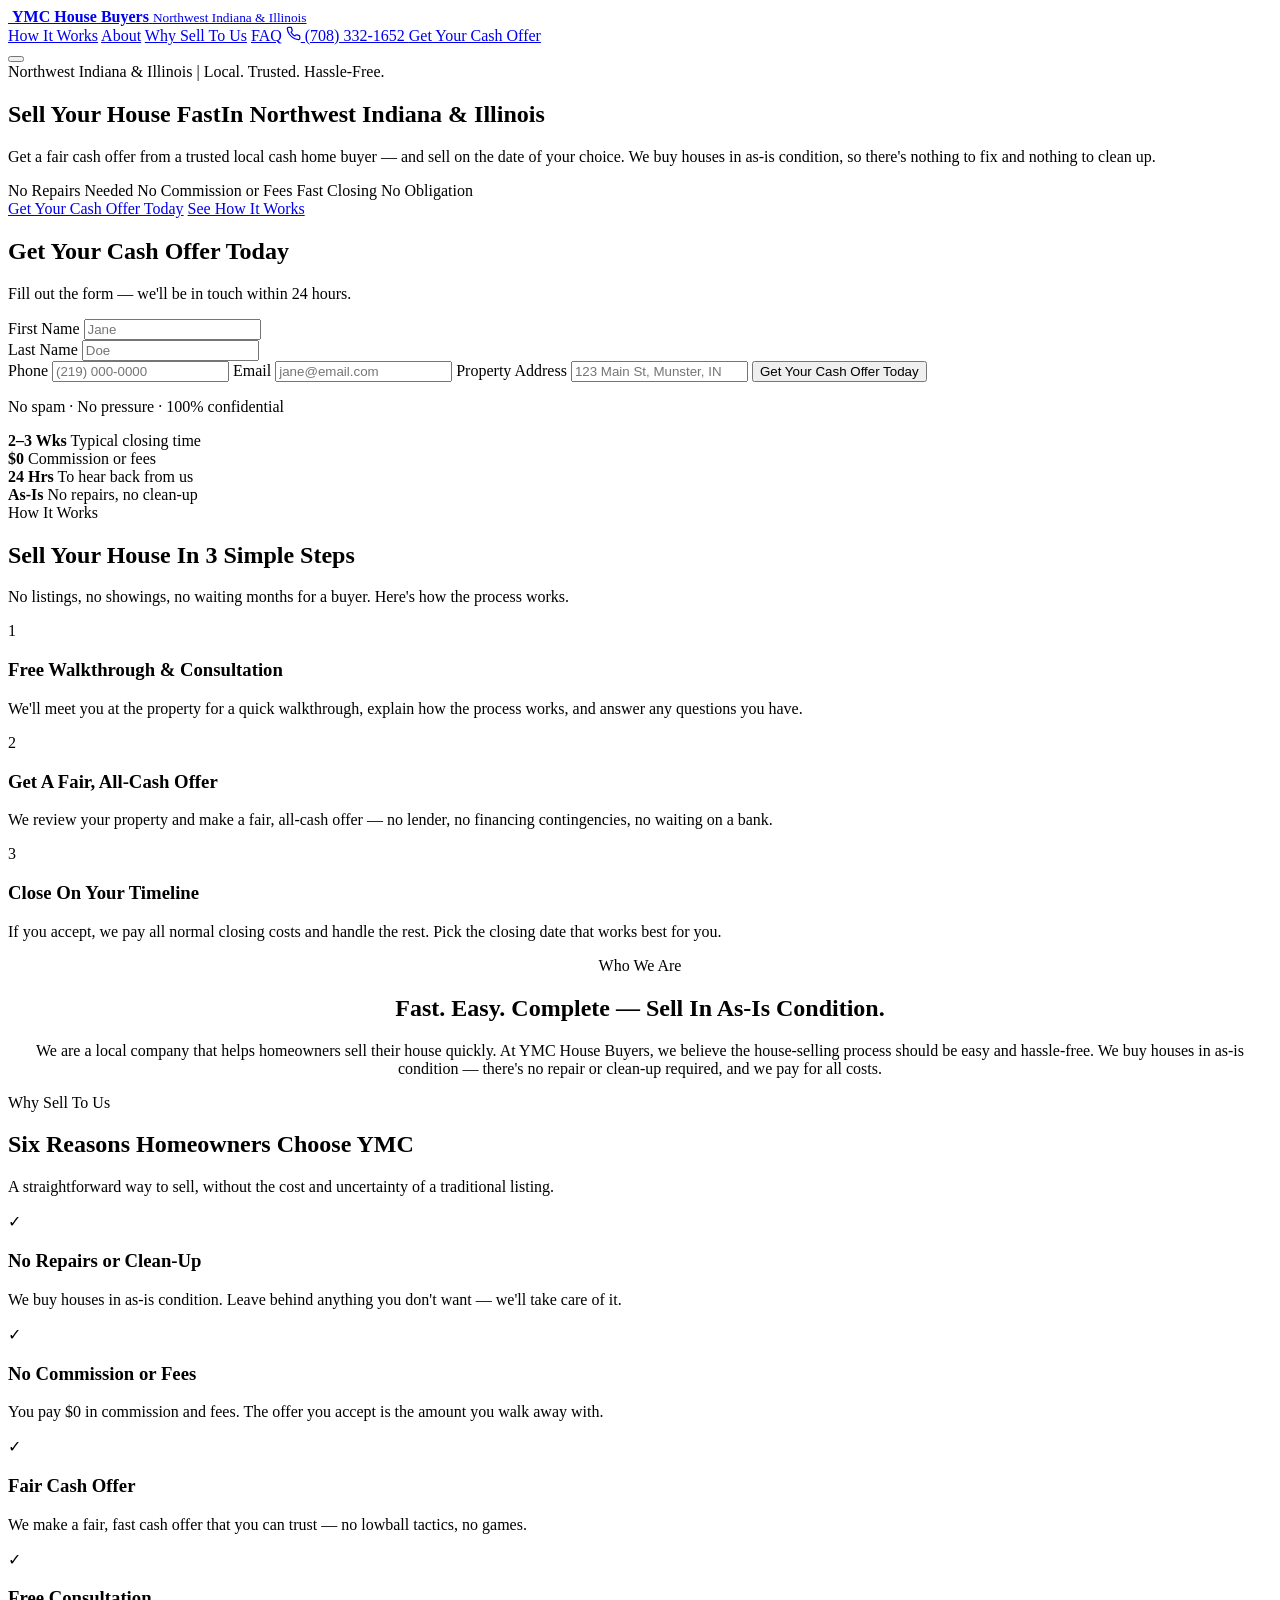
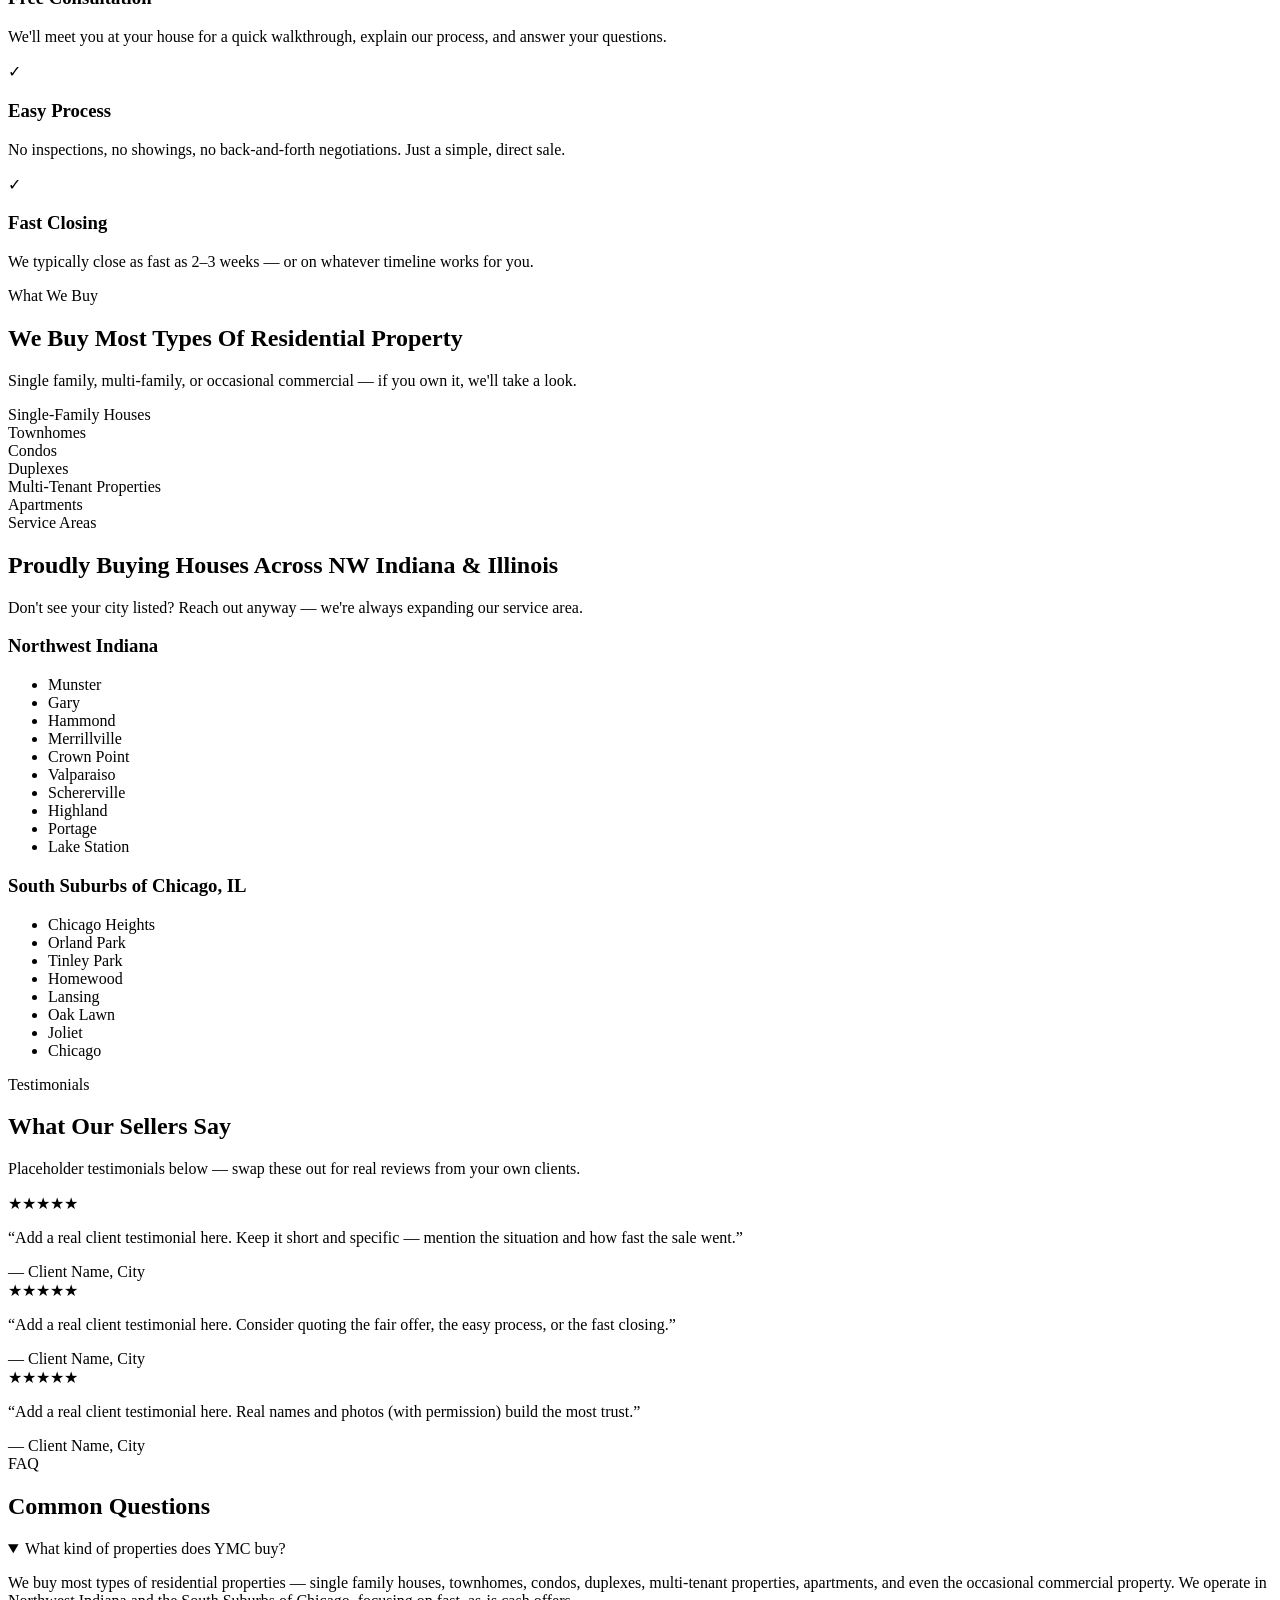
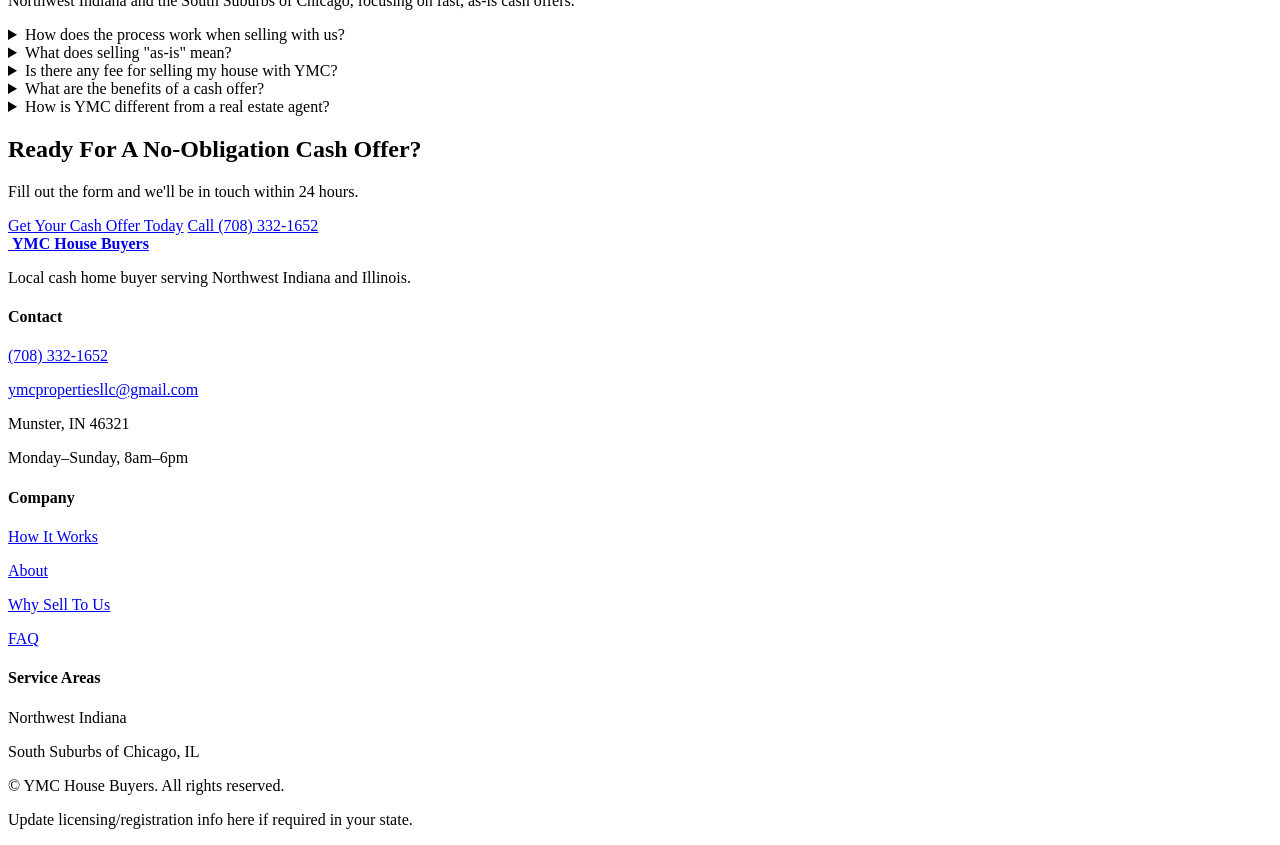
==== index.html @ b5bfbb92 "main" ====
<!DOCTYPE html>
<html lang="en">
<head>
<meta charset="UTF-8">
<meta name="viewport" content="width=device-width, initial-scale=1.0">
<title>YMC House Buyers | Sell Your House Fast in Northwest Indiana &amp; Illinois</title>
<meta name="description" content="YMC House Buyers pays cash for houses in Northwest Indiana and Illinois. No repairs, no commissions, no fees. Get a fair cash offer and sell on the date of your choice.">
<link rel="icon" href="images/favicon.png" type="image/png">
<link rel="preconnect" href="https://fonts.googleapis.com">
<link rel="preconnect" href="https://fonts.gstatic.com" crossorigin>
<link href="https://fonts.googleapis.com/css2?family=Fraunces:ital,wght@0,400;0,500;0,600;1,500&family=Manrope:wght@300;400;500;600;700;800&display=swap" rel="stylesheet">
<link rel="stylesheet" href="css/style.css">
</head>
<body>

<!-- Header -->
<header class="site-header" id="top">
  <div class="container header-inner">
    <a href="#top" class="logo">
      <span class="logo-mark">
        <img src="images/logo-icon.png" alt="">
      </span>
      <span class="logo-text">
        <strong>YMC House Buyers</strong>
        <small>Northwest Indiana &amp; Illinois</small>
      </span>
    </a>

    <nav class="main-nav" id="main-nav">
      <a href="#how-it-works">How It Works</a>
      <a href="#about">About</a>
      <a href="#why-us">Why Sell To Us</a>
      <a href="#faq">FAQ</a>
      <a href="tel:+17083321652" class="nav-phone">
        <svg width="15" height="15" viewBox="0 0 24 24" fill="none" stroke="currentColor" stroke-width="2" stroke-linecap="round" stroke-linejoin="round"><path d="M22 16.92v3a2 2 0 0 1-2.18 2 19.79 19.79 0 0 1-8.63-3.07 19.5 19.5 0 0 1-6-6 19.79 19.79 0 0 1-3.07-8.67A2 2 0 0 1 4.11 2h3a2 2 0 0 1 2 1.72 12.84 12.84 0 0 0 .7 2.81 2 2 0 0 1-.45 2.11L8.09 9.91a16 16 0 0 0 6 6l1.27-1.27a2 2 0 0 1 2.11-.45 12.84 12.84 0 0 0 2.81.7A2 2 0 0 1 22 16.92z"/></svg>
        (708) 332-1652
      </a>
      <a href="#offer-form" class="btn btn-primary nav-cta">Get Your Cash Offer</a>
    </nav>

    <button class="nav-toggle" id="nav-toggle" aria-label="Toggle navigation" aria-expanded="false">
      <span></span><span></span><span></span>
    </button>
  </div>
</header>

<!-- Hero -->
<section class="hero">
  <div class="hero-grain" aria-hidden="true"></div>
  <div class="container hero-inner">
    <div class="hero-copy">
      <div class="hero-badge">
        <span class="dot"></span>
        <span class="badge-caps">Northwest Indiana &amp; Illinois</span>
        <span class="divider">|</span>
        <span class="badge-plain">Local. Trusted. Hassle-Free.</span>
      </div>

      <h1><span class="line">Sell Your House Fast</span><span class="line accent-line">In Northwest Indiana &amp; Illinois</span></h1>

      <p class="hero-sub">
        Get a fair cash offer from a trusted local cash home buyer &mdash; and sell on
        the date of your choice. We buy houses in as-is condition, so there's nothing
        to fix and nothing to clean up.
      </p>

      <div class="hero-badges-row">
        <span class="mini-pill"><span class="dot"></span>No Repairs Needed</span>
        <span class="mini-pill"><span class="dot"></span>No Commission or Fees</span>
        <span class="mini-pill"><span class="dot"></span>Fast Closing</span>
        <span class="mini-pill"><span class="dot"></span>No Obligation</span>
      </div>

      <div class="hero-actions">
        <a href="#offer-form" class="btn btn-primary btn-lg">Get Your Cash Offer Today</a>
        <a href="#how-it-works" class="btn btn-ghost-light btn-lg">See How It Works</a>
      </div>
    </div>

    <div class="hero-form-card" id="offer-form">
      <h2>Get Your Cash Offer Today</h2>
      <p class="form-sub">Fill out the form &mdash; we'll be in touch within 24 hours.</p>

      <!-- Replace YOUR_FORM_ID with your Formspree form ID -->
      <form action="https://formspree.io/f/YOUR_FORM_ID" method="POST" id="lead-form">
        <div class="form-row">
          <div>
            <label for="first-name">First Name</label>
            <input type="text" id="first-name" name="First Name" placeholder="Jane" required>
          </div>
          <div>
            <label for="last-name">Last Name</label>
            <input type="text" id="last-name" name="Last Name" placeholder="Doe" required>
          </div>
        </div>

        <label for="phone">Phone</label>
        <input type="tel" id="phone" name="Phone" placeholder="(219) 000-0000" required>

        <label for="email">Email</label>
        <input type="email" id="email" name="Email" placeholder="jane@email.com" required>

        <label for="address">Property Address</label>
        <input type="text" id="address" name="Property Address" placeholder="123 Main St, Munster, IN" required>

        <input type="hidden" name="_subject" value="New Cash Offer Request &mdash; YMC House Buyers">
        <input type="hidden" name="_next" value="thank-you.html">
        <input type="text" name="_gotcha" style="display:none">

        <button type="submit" class="btn btn-primary btn-block">Get Your Cash Offer Today</button>
        <p class="form-disclaimer">No spam &middot; No pressure &middot; 100% confidential</p>
      </form>
    </div>
  </div>
</section>

<!-- Trust bar -->
<section class="trust-bar">
  <div class="container trust-grid">
    <div class="trust-item">
      <strong>2&ndash;3 Wks</strong>
      <span>Typical closing time</span>
    </div>
    <div class="trust-item">
      <strong>$0</strong>
      <span>Commission or fees</span>
    </div>
    <div class="trust-item">
      <strong>24 Hrs</strong>
      <span>To hear back from us</span>
    </div>
    <div class="trust-item">
      <strong>As-Is</strong>
      <span>No repairs, no clean-up</span>
    </div>
  </div>
</section>

<!-- How it works -->
<section class="section" id="how-it-works">
  <div class="container">
    <div class="section-head">
      <span class="eyebrow">How It Works</span>
      <h2>Sell Your House In 3 Simple Steps</h2>
      <p>No listings, no showings, no waiting months for a buyer. Here's how the process works.</p>
    </div>

    <div class="steps-grid">
      <div class="step-card">
        <div class="step-number">1</div>
        <h3>Free Walkthrough &amp; Consultation</h3>
        <p>We'll meet you at the property for a quick walkthrough, explain how the process works, and answer any questions you have.</p>
      </div>
      <div class="step-card">
        <div class="step-number">2</div>
        <h3>Get A Fair, All-Cash Offer</h3>
        <p>We review your property and make a fair, all-cash offer &mdash; no lender, no financing contingencies, no waiting on a bank.</p>
      </div>
      <div class="step-card">
        <div class="step-number">3</div>
        <h3>Close On Your Timeline</h3>
        <p>If you accept, we pay all normal closing costs and handle the rest. Pick the closing date that works best for you.</p>
      </div>
    </div>
  </div>
</section>

<!-- About -->
<section class="section section-alt" id="about">
  <div class="container container-narrow" style="text-align:center;">
    <span class="eyebrow" style="justify-content:center;">Who We Are</span>
    <h2>Fast. Easy. Complete &mdash; Sell In As-Is Condition.</h2>
    <p>
      We are a local company that helps homeowners sell their house quickly. At YMC
      House Buyers, we believe the house-selling process should be easy and hassle-free.
      We buy houses in as-is condition &mdash; there's no repair or clean-up required,
      and we pay for all costs.
    </p>
  </div>
</section>

<!-- Why sell to us -->
<section class="section" id="why-us">
  <div class="container">
    <div class="section-head">
      <span class="eyebrow">Why Sell To Us</span>
      <h2>Six Reasons Homeowners Choose YMC</h2>
      <p>A straightforward way to sell, without the cost and uncertainty of a traditional listing.</p>
    </div>

    <div class="steps-grid">
      <div class="step-card">
        <div class="step-number">&#10003;</div>
        <h3>No Repairs or Clean-Up</h3>
        <p>We buy houses in as-is condition. Leave behind anything you don't want &mdash; we'll take care of it.</p>
      </div>
      <div class="step-card">
        <div class="step-number">&#10003;</div>
        <h3>No Commission or Fees</h3>
        <p>You pay $0 in commission and fees. The offer you accept is the amount you walk away with.</p>
      </div>
      <div class="step-card">
        <div class="step-number">&#10003;</div>
        <h3>Fair Cash Offer</h3>
        <p>We make a fair, fast cash offer that you can trust &mdash; no lowball tactics, no games.</p>
      </div>
      <div class="step-card">
        <div class="step-number">&#10003;</div>
        <h3>Free Consultation</h3>
        <p>We'll meet you at your house for a quick walkthrough, explain our process, and answer your questions.</p>
      </div>
      <div class="step-card">
        <div class="step-number">&#10003;</div>
        <h3>Easy Process</h3>
        <p>No inspections, no showings, no back-and-forth negotiations. Just a simple, direct sale.</p>
      </div>
      <div class="step-card">
        <div class="step-number">&#10003;</div>
        <h3>Fast Closing</h3>
        <p>We typically close as fast as 2&ndash;3 weeks &mdash; or on whatever timeline works for you.</p>
      </div>
    </div>
  </div>
</section>

<!-- Property types -->
<section class="section section-alt" id="property-types">
  <div class="container">
    <div class="section-head">
      <span class="eyebrow">What We Buy</span>
      <h2>We Buy Most Types Of Residential Property</h2>
      <p>Single family, multi-family, or occasional commercial &mdash; if you own it, we'll take a look.</p>
    </div>

    <div class="situations-grid">
      <div class="situation-card">Single-Family Houses</div>
      <div class="situation-card">Townhomes</div>
      <div class="situation-card">Condos</div>
      <div class="situation-card">Duplexes</div>
      <div class="situation-card">Multi-Tenant Properties</div>
      <div class="situation-card">Apartments</div>
    </div>
  </div>
</section>

<!-- Service areas -->
<section class="section" id="areas">
  <div class="container">
    <div class="section-head">
      <span class="eyebrow">Service Areas</span>
      <h2>Proudly Buying Houses Across NW Indiana &amp; Illinois</h2>
      <p>Don't see your city listed? Reach out anyway &mdash; we're always expanding our service area.</p>
    </div>

    <div class="areas-grid">
      <div class="area-col">
        <h3>Northwest Indiana</h3>
        <ul>
          <li>Munster</li>
          <li>Gary</li>
          <li>Hammond</li>
          <li>Merrillville</li>
          <li>Crown Point</li>
          <li>Valparaiso</li>
          <li>Schererville</li>
          <li>Highland</li>
          <li>Portage</li>
          <li>Lake Station</li>
        </ul>
      </div>
      <div class="area-col">
        <h3>South Suburbs of Chicago, IL</h3>
        <ul>
          <li>Chicago Heights</li>
          <li>Orland Park</li>
          <li>Tinley Park</li>
          <li>Homewood</li>
          <li>Lansing</li>
          <li>Oak Lawn</li>
          <li>Joliet</li>
          <li>Chicago</li>
        </ul>
      </div>
    </div>
  </div>
</section>

<!-- Testimonials -->
<section class="section section-alt" id="testimonials">
  <div class="container">
    <div class="section-head">
      <span class="eyebrow">Testimonials</span>
      <h2>What Our Sellers Say</h2>
      <p>Placeholder testimonials below &mdash; swap these out for real reviews from your own clients.</p>
    </div>

    <div class="testimonials-grid">
      <div class="testimonial-card">
        <div class="stars">&#9733;&#9733;&#9733;&#9733;&#9733;</div>
        <p>&ldquo;Add a real client testimonial here. Keep it short and specific &mdash; mention the situation and how fast the sale went.&rdquo;</p>
        <span class="testimonial-name">&mdash; Client Name, City</span>
      </div>
      <div class="testimonial-card">
        <div class="stars">&#9733;&#9733;&#9733;&#9733;&#9733;</div>
        <p>&ldquo;Add a real client testimonial here. Consider quoting the fair offer, the easy process, or the fast closing.&rdquo;</p>
        <span class="testimonial-name">&mdash; Client Name, City</span>
      </div>
      <div class="testimonial-card">
        <div class="stars">&#9733;&#9733;&#9733;&#9733;&#9733;</div>
        <p>&ldquo;Add a real client testimonial here. Real names and photos (with permission) build the most trust.&rdquo;</p>
        <span class="testimonial-name">&mdash; Client Name, City</span>
      </div>
    </div>
  </div>
</section>

<!-- FAQ -->
<section class="section" id="faq">
  <div class="container container-narrow">
    <div class="section-head">
      <span class="eyebrow">FAQ</span>
      <h2>Common Questions</h2>
    </div>

    <div class="faq-list">
      <details class="faq-item" open>
        <summary>What kind of properties does YMC buy?</summary>
        <p>We buy most types of residential properties &mdash; single family houses, townhomes, condos, duplexes, multi-tenant properties, apartments, and even the occasional commercial property. We operate in Northwest Indiana and the South Suburbs of Chicago, focusing on fast, as-is cash offers.</p>
      </details>
      <details class="faq-item">
        <summary>How does the process work when selling with us?</summary>
        <p>It starts with a free in-home consultation. After reviewing your property, we make a fair, all-cash offer to purchase your house. If you accept, we pay cash, cover all normal closing costs, and handle repairs and showings ourselves &mdash; with a closing timeline that's flexible around you.</p>
      </details>
      <details class="faq-item">
        <summary>What does selling "as-is" mean?</summary>
        <p>We buy houses as-is. That means we look at your house as it stands today and make an offer &mdash; you're not responsible for repairs, painting, or clean-up. We handle everything after closing.</p>
      </details>
      <details class="faq-item">
        <summary>Is there any fee for selling my house with YMC?</summary>
        <p>There is no fee for selling with us. The evaluation and offer process are completely free, with no obligation to accept.</p>
      </details>
      <details class="faq-item">
        <summary>What are the benefits of a cash offer?</summary>
        <p>The biggest advantages are convenience and simplicity. A cash offer eliminates lender requirements and financing contingencies, so we can move forward even on properties that need significant repairs &mdash; and you get your funds quickly.</p>
      </details>
      <details class="faq-item">
        <summary>How is YMC different from a real estate agent?</summary>
        <p>Unlike an agent who lists your home on the MLS and waits for a buyer, YMC purchases your home directly. You get a guaranteed offer from an actual buyer, instead of waiting and hoping for one to come along.</p>
      </details>
    </div>
  </div>
</section>

<!-- Final CTA -->
<section class="final-cta">
  <div class="container final-cta-inner">
    <h2>Ready For A No-Obligation Cash Offer?</h2>
    <p>Fill out the form and we'll be in touch within 24 hours.</p>
    <div class="hero-actions">
      <a href="#offer-form" class="btn btn-primary btn-lg">Get Your Cash Offer Today</a>
      <a href="tel:+17083321652" class="btn btn-ghost-light btn-lg">Call (708) 332-1652</a>
    </div>
  </div>
</section>

<!-- Footer -->
<footer class="site-footer">
  <div class="container footer-grid">
    <div>
      <a href="#top" class="logo">
        <span class="logo-mark">
          <img src="images/logo-icon.png" alt="">
        </span>
        <span class="logo-text">
          <strong>YMC House Buyers</strong>
        </span>
      </a>
      <p class="footer-tagline">Local cash home buyer serving Northwest Indiana and Illinois.</p>
    </div>

    <div class="footer-col">
      <h4>Contact</h4>
      <p><a href="tel:+17083321652">(708) 332-1652</a></p>
      <p><a href="mailto:ymcpropertiesllc@gmail.com">ymcpropertiesllc@gmail.com</a></p>
      <p>Munster, IN 46321</p>
      <p>Monday&ndash;Sunday, 8am&ndash;6pm</p>
    </div>

    <div class="footer-col">
      <h4>Company</h4>
      <p><a href="#how-it-works">How It Works</a></p>
      <p><a href="#about">About</a></p>
      <p><a href="#why-us">Why Sell To Us</a></p>
      <p><a href="#faq">FAQ</a></p>
    </div>

    <div class="footer-col">
      <h4>Service Areas</h4>
      <p>Northwest Indiana</p>
      <p>South Suburbs of Chicago, IL</p>
    </div>
  </div>
  <div class="container footer-bottom">
    <p>&copy; <span id="year"></span> YMC House Buyers. All rights reserved.</p>
    <p class="footer-disclaimer">Update licensing/registration info here if required in your state.</p>
  </div>
</footer>

<script src="js/main.js"></script>
</body>
</html>
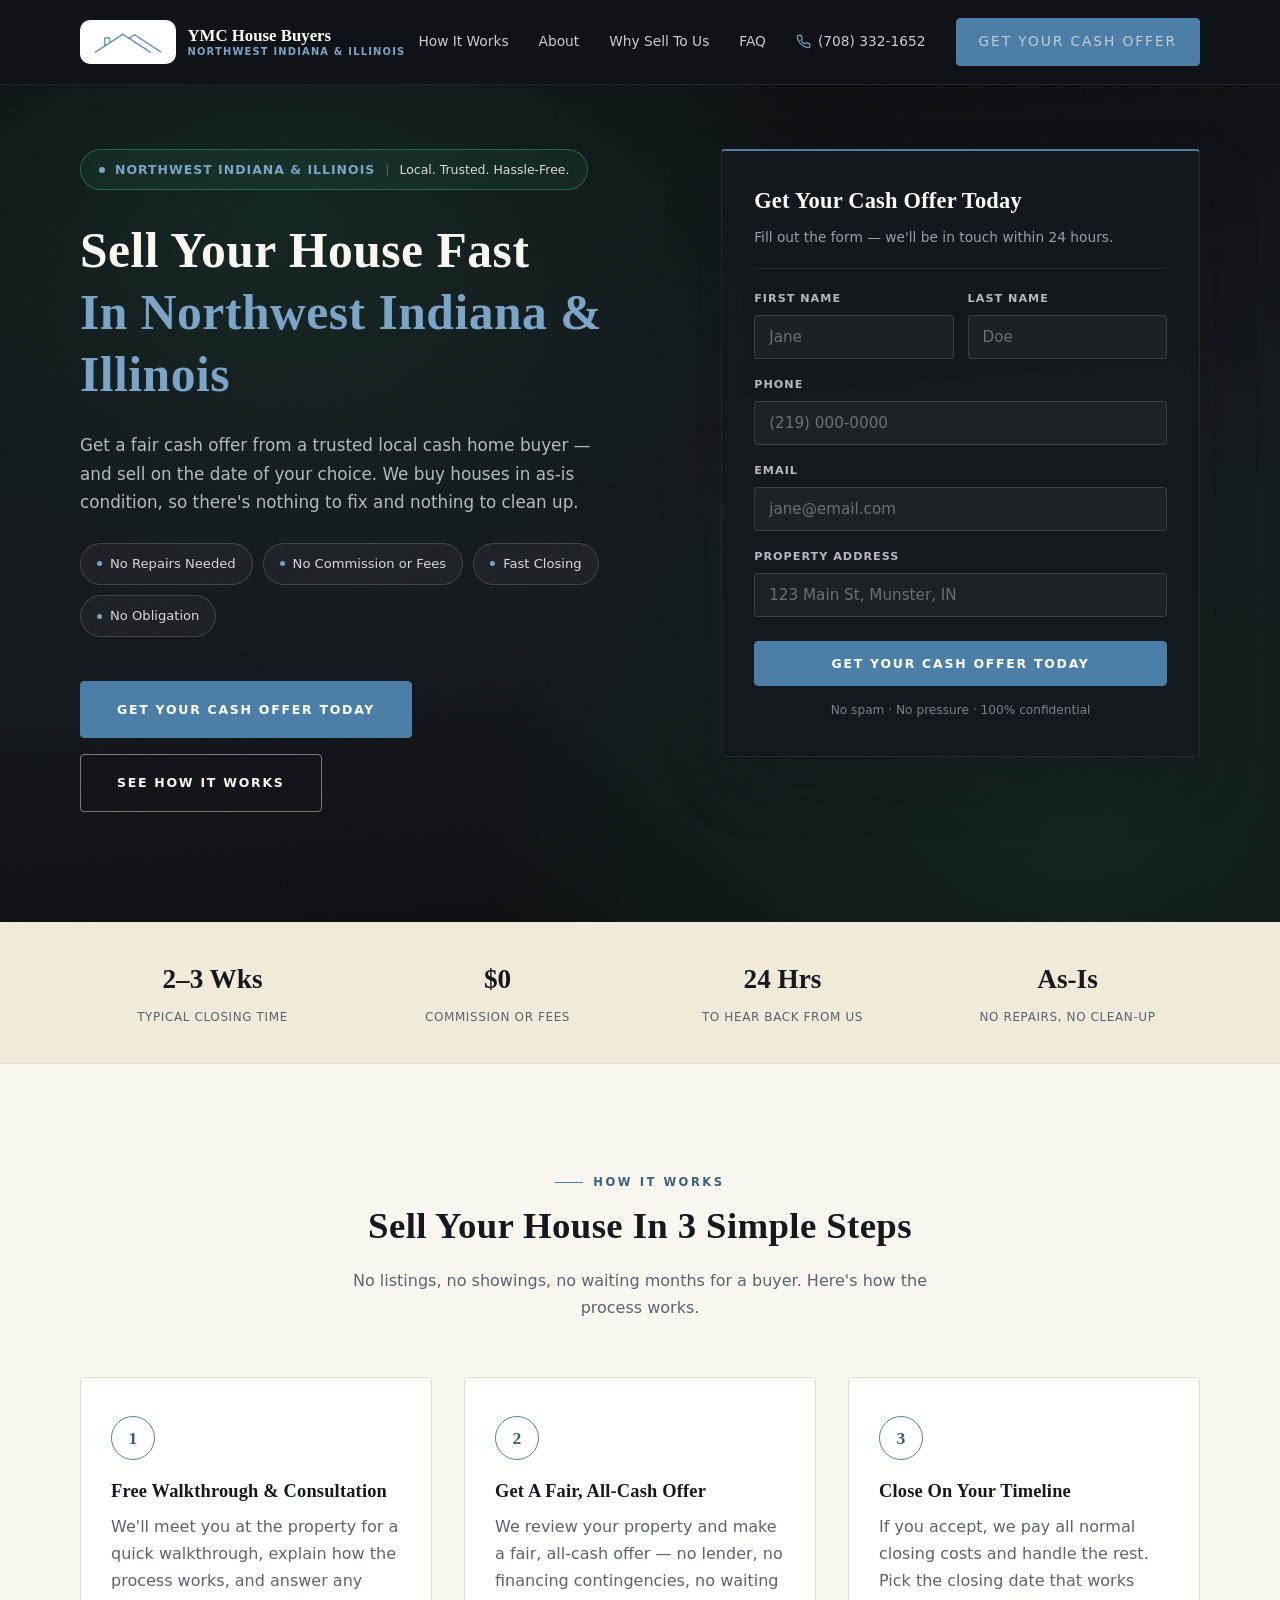
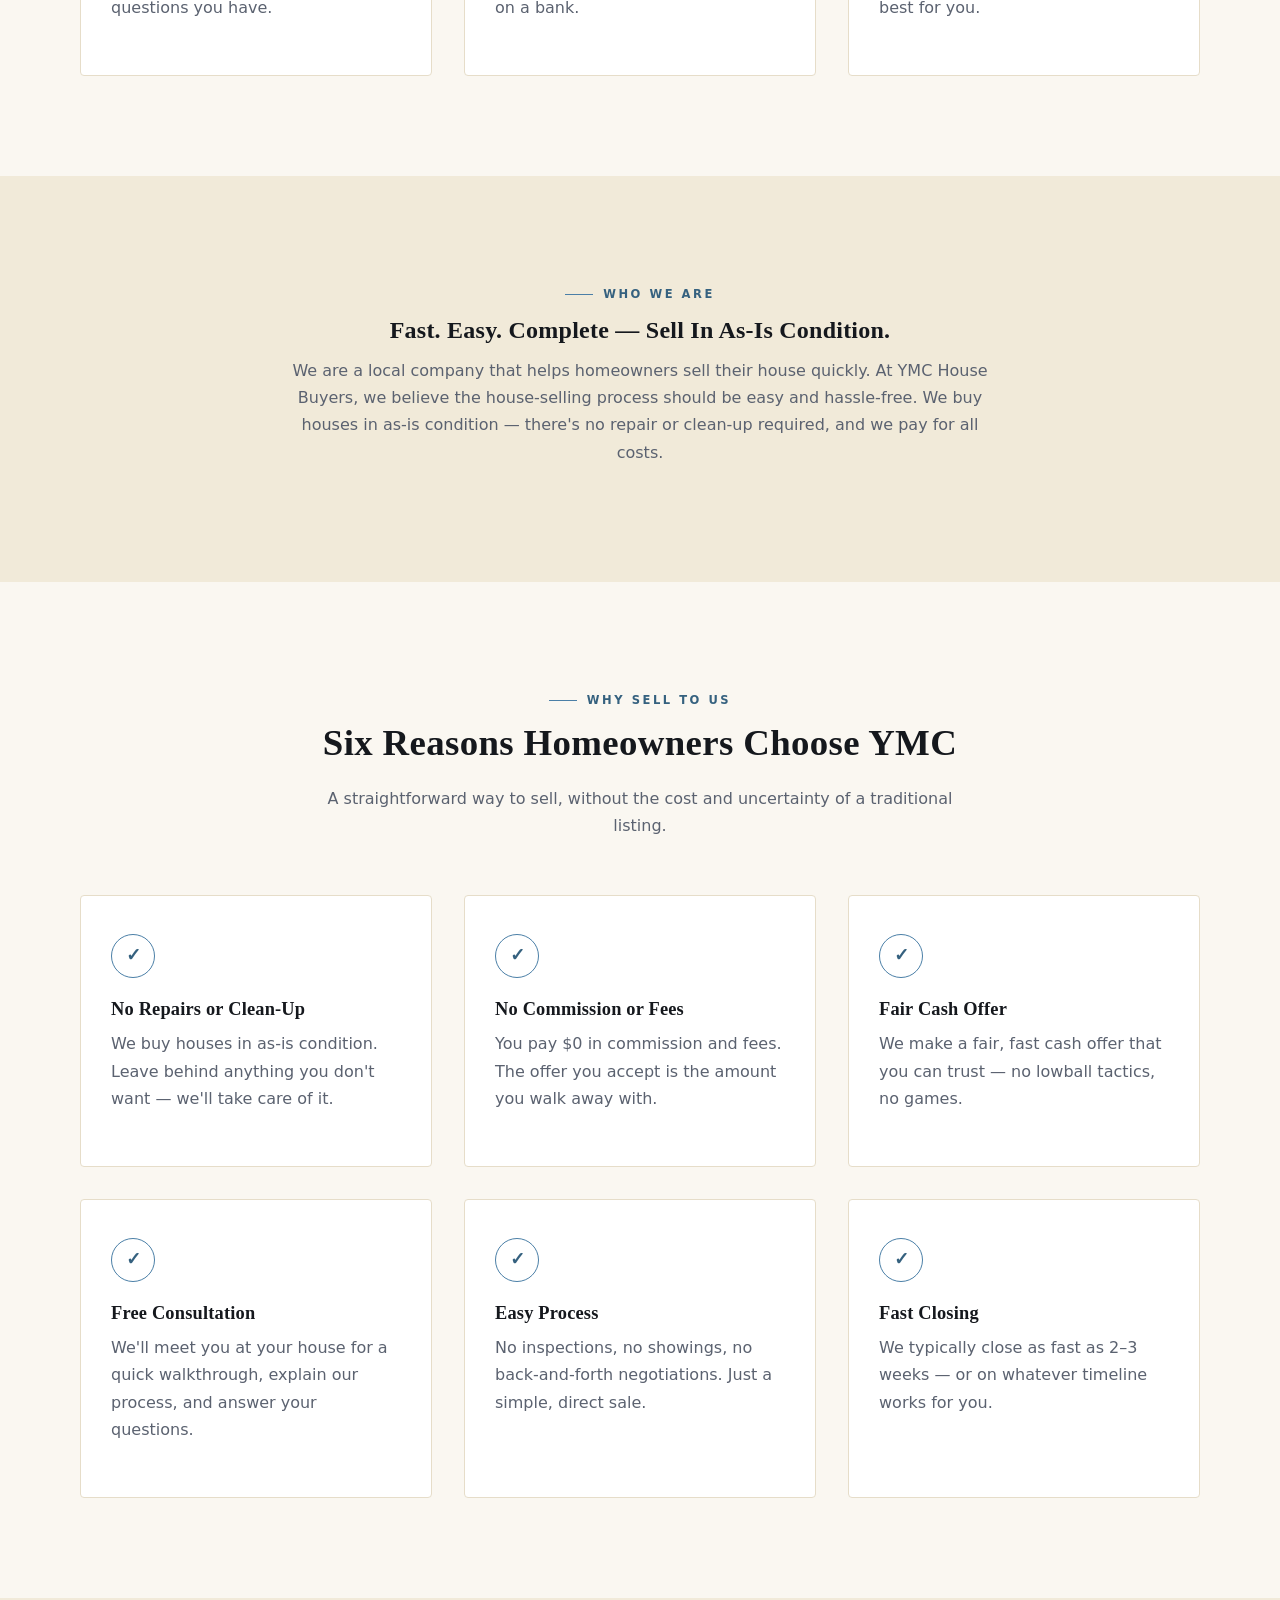
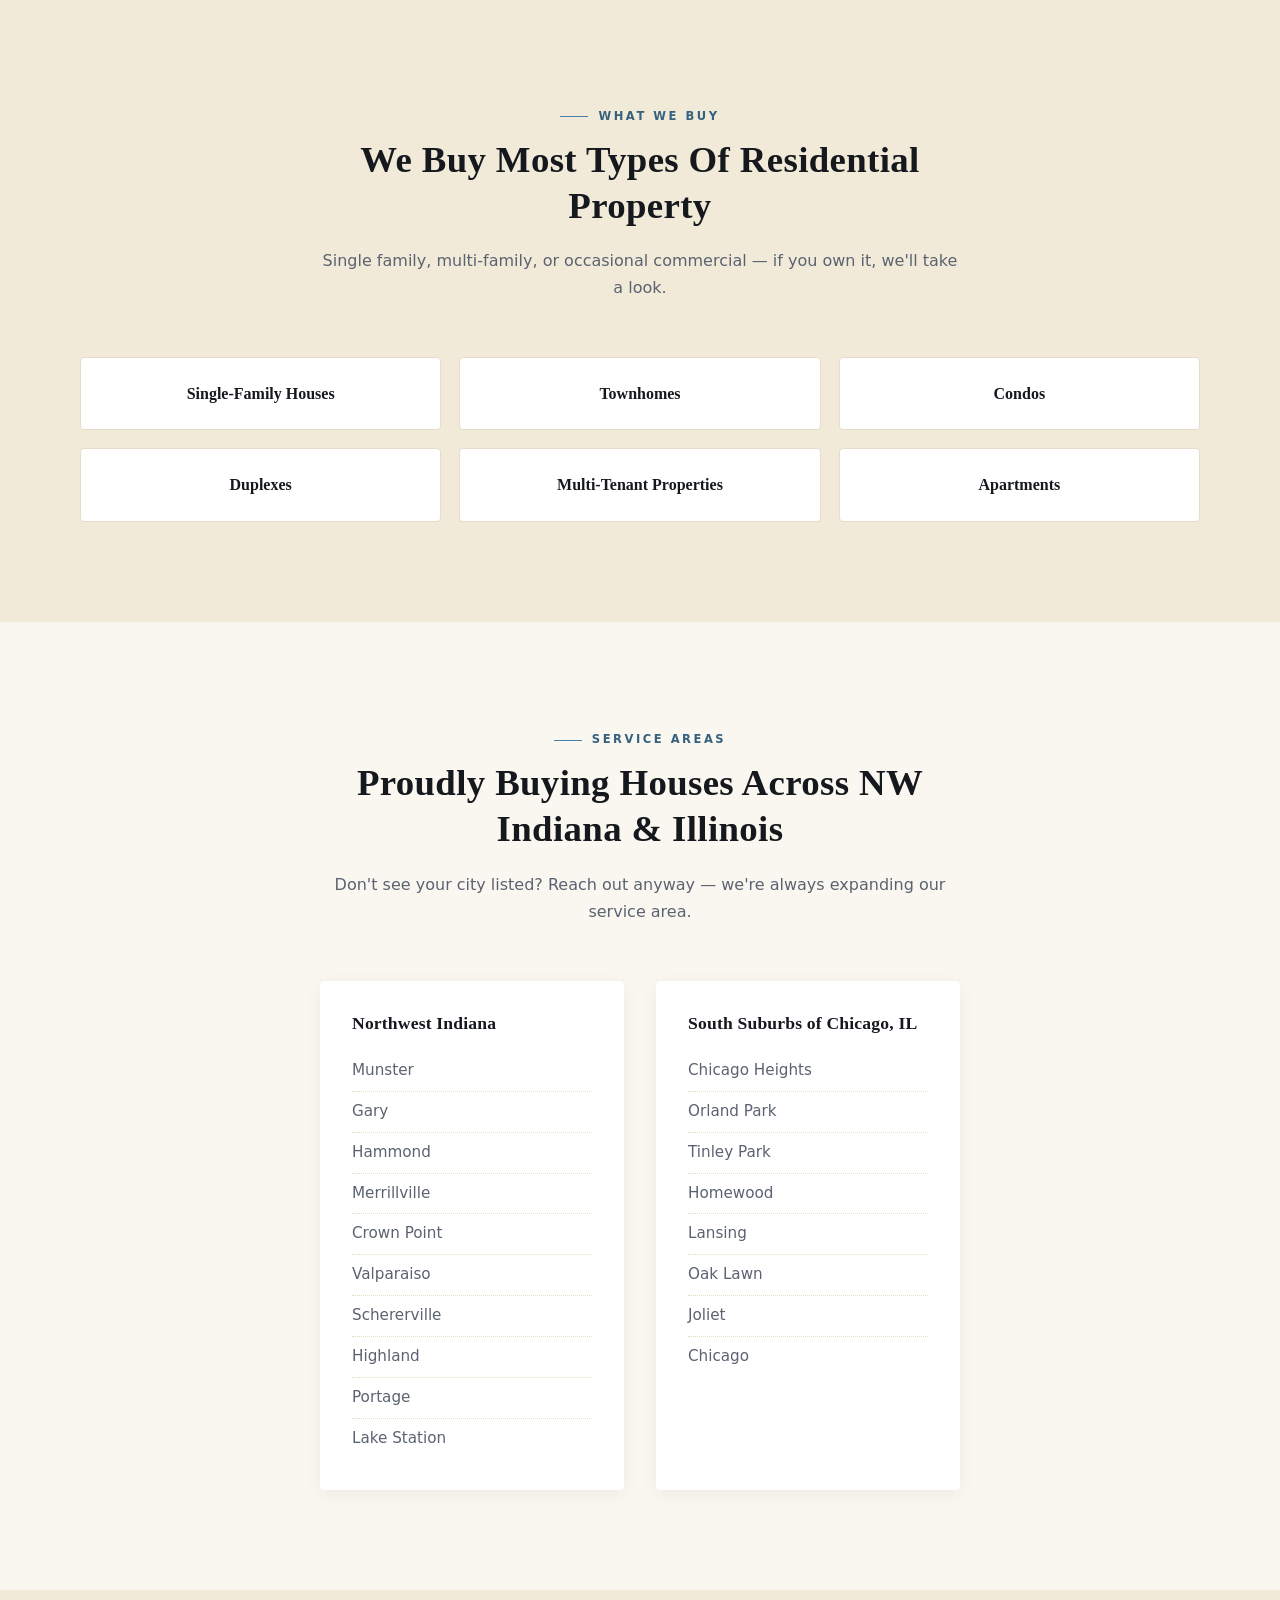
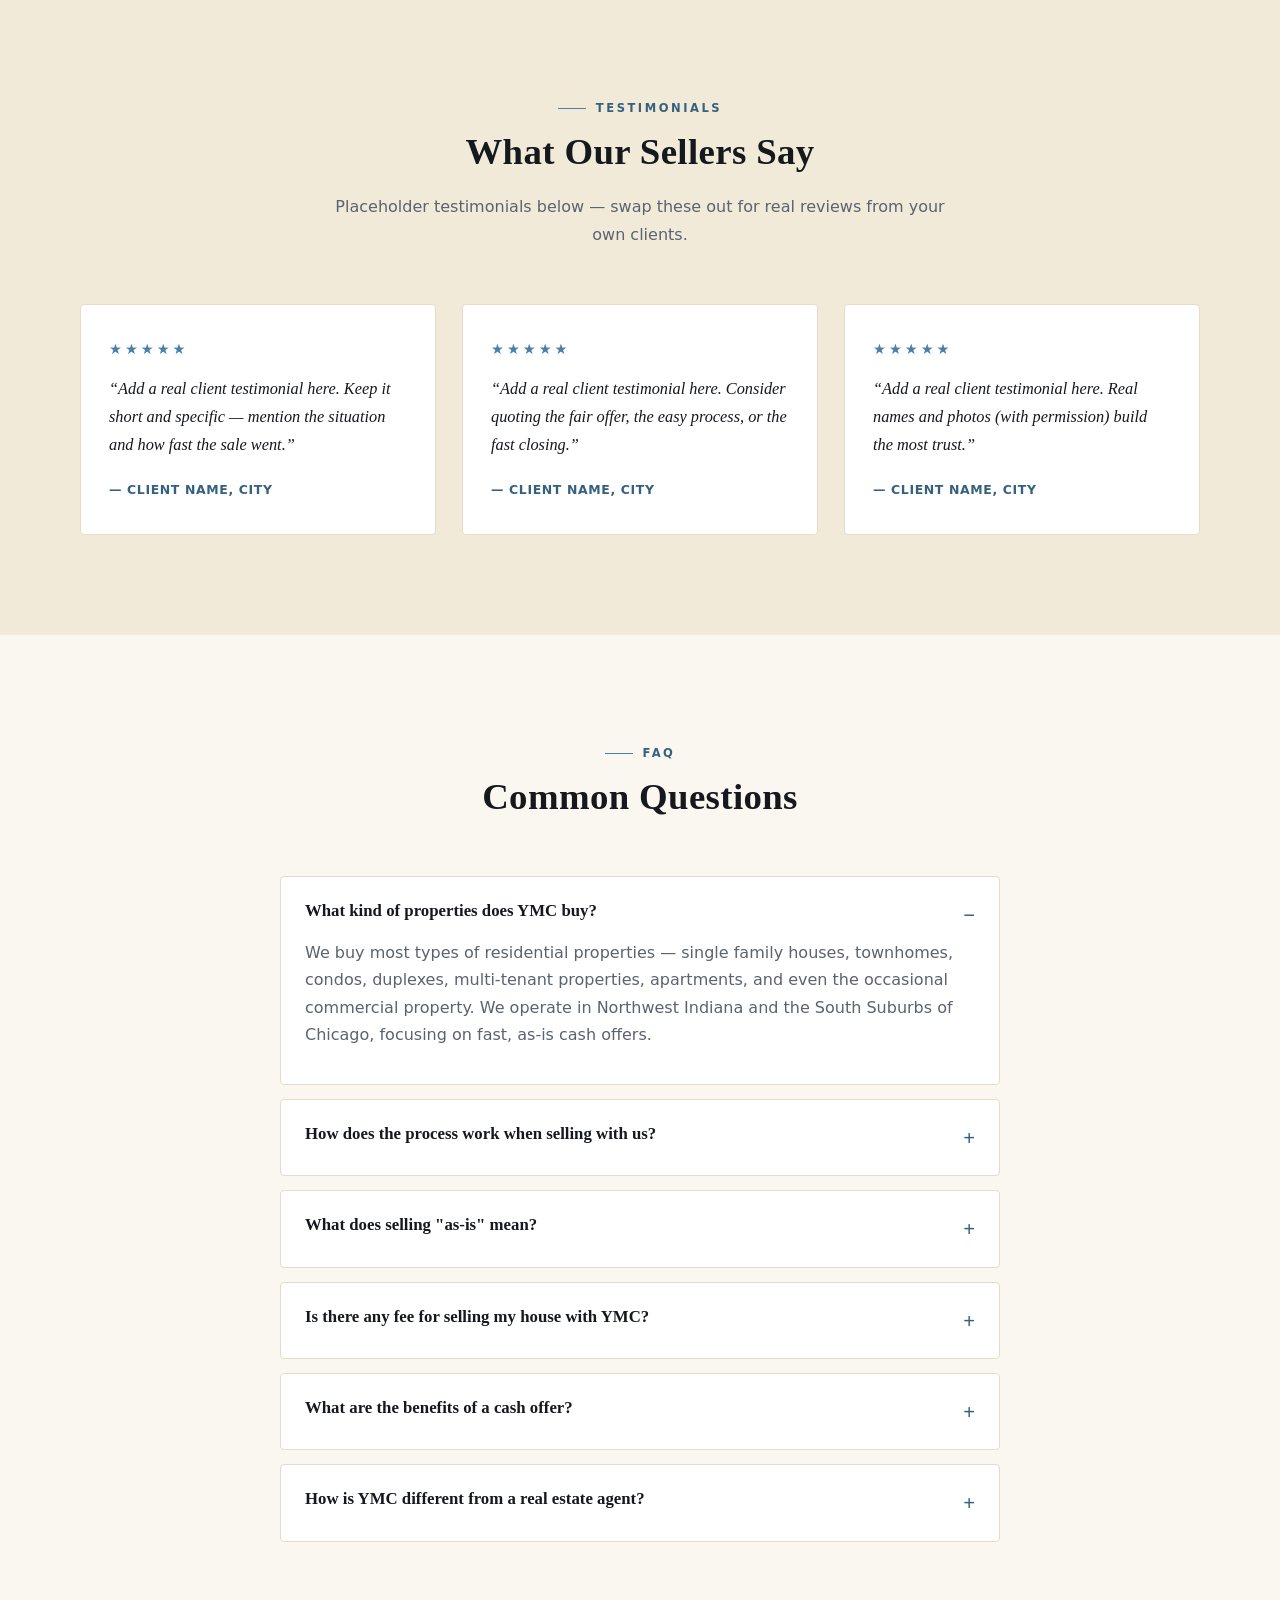
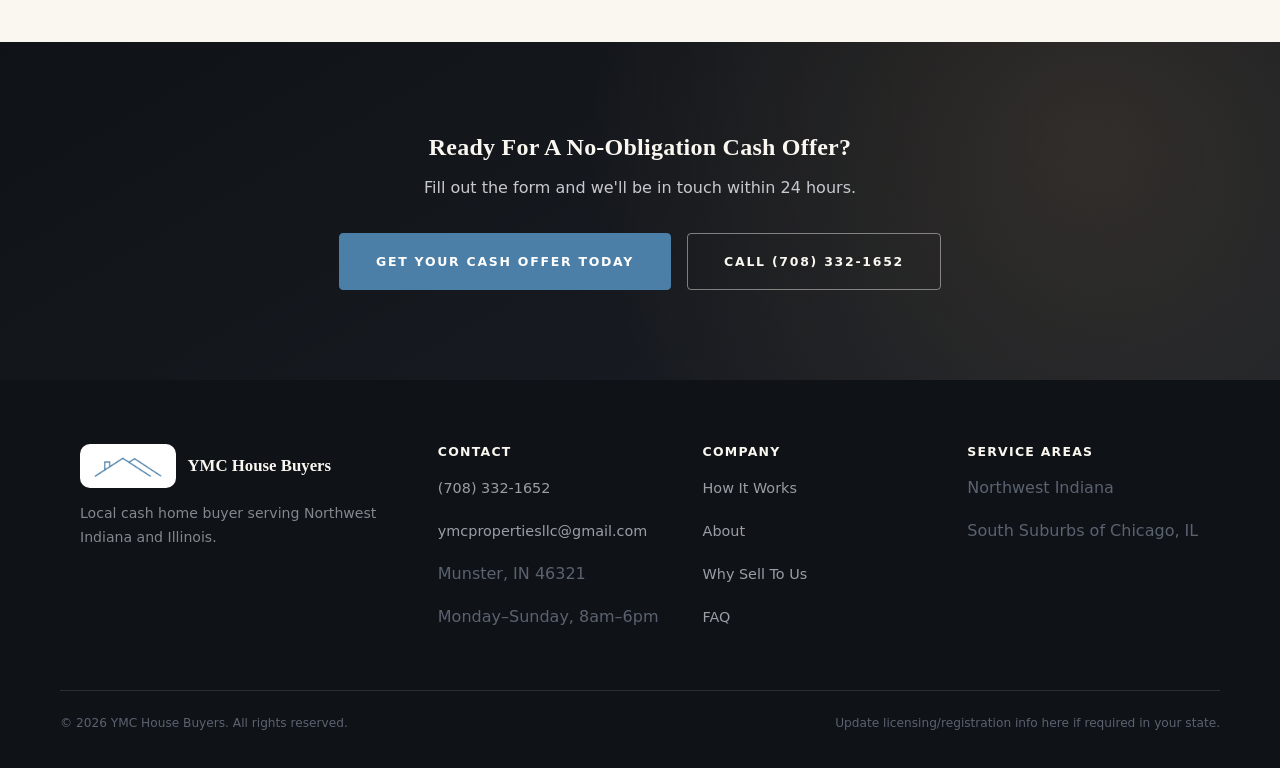
==== commit c15c6a36: "Add files via upload" ====
--- a/index.html
+++ b/index.html
@@ -82,7 +82,7 @@
       <p class="form-sub">Fill out the form &mdash; we'll be in touch within 24 hours.</p>
 
       <!-- Replace YOUR_FORM_ID with your Formspree form ID -->
-      <form action="https://formspree.io/f/YOUR_FORM_ID" method="POST" id="lead-form">
+      <form action="https://formspree.io/f/xdaqdbye" method="POST" id="lead-form">
         <div class="form-row">
           <div>
             <label for="first-name">First Name</label>
--- a/css/style.css
+++ b/css/style.css
@@ -0,0 +1,621 @@
+/* ---------- Tokens ---------- */
+:root {
+  --ink: #15181d;
+  --ink-soft: #5b6270;
+  --charcoal: #1b1f26;
+  --charcoal-deep: #0f1216;
+  --cream: #faf7f1;
+  --cream-deep: #f1ead9;
+  --white: #ffffff;
+  --accent: #4b7fa7;
+  --accent-light: #7ba4c8;
+  --accent-dark: #35617f;
+  --line: #e6ddc9;
+  --line-dark: rgba(255,255,255,0.12);
+  --radius: 4px;
+  --shadow-sm: 0 4px 18px rgba(15, 18, 22, 0.06);
+  --shadow-md: 0 24px 60px rgba(15, 18, 22, 0.18);
+  --font-serif: 'Fraunces', Georgia, serif;
+  --font: 'Manrope', system-ui, -apple-system, 'Segoe UI', sans-serif;
+}
+
+* { box-sizing: border-box; }
+html { scroll-behavior: smooth; }
+body {
+  margin: 0;
+  font-family: var(--font);
+  font-weight: 300;
+  color: var(--ink);
+  background: var(--cream);
+  line-height: 1.7;
+}
+h1, h2, h3, h4 {
+  line-height: 1.25;
+  margin: 0 0 0.5em;
+  font-family: var(--font-serif);
+  font-weight: 600;
+  color: var(--ink);
+  letter-spacing: 0.01em;
+}
+p { margin: 0 0 1em; color: var(--ink-soft); font-weight: 300; }
+h1 em, h2 em {
+  font-style: italic;
+  font-weight: 500;
+  color: var(--accent);
+}
+a { color: var(--accent-dark); text-decoration: none; }
+img { max-width: 100%; display: block; }
+ul { padding: 0; margin: 0; list-style: none; }
+
+.container {
+  width: 100%;
+  max-width: 1160px;
+  margin: 0 auto;
+  padding: 0 20px;
+}
+.container-narrow { max-width: 760px; }
+
+.eyebrow {
+  display: inline-flex;
+  align-items: center;
+  gap: 10px;
+  font-family: var(--font);
+  font-size: 0.72rem;
+  font-weight: 600;
+  letter-spacing: 0.22em;
+  text-transform: uppercase;
+  color: var(--accent-dark);
+  margin-bottom: 0.9em;
+}
+.eyebrow::before {
+  content: "";
+  width: 28px;
+  height: 1px;
+  background: var(--accent);
+  display: inline-block;
+}
+
+/* ---------- Buttons ---------- */
+.btn {
+  display: inline-flex;
+  align-items: center;
+  justify-content: center;
+  gap: 8px;
+  padding: 14px 30px;
+  border-radius: var(--radius);
+  font-family: var(--font);
+  font-weight: 600;
+  font-size: 0.78rem;
+  letter-spacing: 0.14em;
+  text-transform: uppercase;
+  border: 1px solid transparent;
+  cursor: pointer;
+  transition: all 0.25s ease;
+}
+.btn-primary {
+  background: var(--accent);
+  color: var(--white);
+  border-color: var(--accent);
+}
+.btn-primary:hover { background: var(--accent-dark); border-color: var(--accent-dark); }
+.btn-ghost {
+  background: transparent;
+  border-color: var(--ink);
+  color: var(--ink);
+}
+.btn-ghost:hover { background: var(--ink); color: var(--cream); }
+.btn-ghost-light {
+  background: transparent;
+  border-color: rgba(250,247,241,0.45);
+  color: var(--cream);
+}
+.btn-ghost-light:hover { background: rgba(250,247,241,0.1); border-color: var(--cream); }
+.btn-lg { padding: 17px 36px; }
+.btn-block { width: 100%; }
+
+/* ---------- Header ---------- */
+.site-header {
+  position: sticky;
+  top: 0;
+  z-index: 50;
+  background: var(--charcoal-deep);
+  border-bottom: 1px solid rgba(255,255,255,0.08);
+}
+.header-inner {
+  display: flex;
+  align-items: center;
+  justify-content: space-between;
+  height: 84px;
+}
+.logo {
+  display: flex;
+  align-items: center;
+  gap: 12px;
+}
+.logo-mark {
+  display: flex;
+  align-items: center;
+  justify-content: center;
+  height: 44px;
+  padding: 0 12px;
+  background: var(--white);
+  border-radius: 10px;
+  flex-shrink: 0;
+}
+.logo-mark img { display: block; height: 22px; width: auto; }
+.logo-text { display: flex; flex-direction: column; line-height: 1.3; }
+.logo-text strong {
+  font-family: var(--font-serif);
+  font-size: 1.05rem;
+  font-weight: 600;
+  color: var(--white);
+}
+.logo-text small {
+  font-family: var(--font);
+  font-size: 0.62rem;
+  font-weight: 600;
+  letter-spacing: 0.12em;
+  text-transform: uppercase;
+  color: var(--accent-light);
+}
+.site-footer .logo-text strong { color: var(--cream); }
+
+.main-nav {
+  display: flex;
+  align-items: center;
+  gap: 30px;
+}
+.main-nav a {
+  color: #c7ccd3;
+  font-weight: 500;
+  font-size: 0.86rem;
+}
+.main-nav a:hover { color: var(--accent-light); }
+.nav-phone {
+  display: inline-flex;
+  align-items: center;
+  gap: 7px;
+  color: var(--white);
+  font-weight: 600;
+}
+.nav-phone svg { color: var(--accent-light); }
+.nav-cta { padding: 11px 22px; font-size: 0.75rem; }
+
+.nav-toggle {
+  display: none;
+  flex-direction: column;
+  justify-content: center;
+  gap: 5px;
+  width: 40px;
+  height: 40px;
+  background: none;
+  border: none;
+  cursor: pointer;
+}
+.nav-toggle span {
+  display: block;
+  height: 1px;
+  background: var(--white);
+  border-radius: 2px;
+}
+
+/* ---------- Hero ---------- */
+.hero {
+  position: relative;
+  overflow: hidden;
+  padding: 64px 0 110px;
+  color: var(--cream);
+  background:
+    radial-gradient(ellipse 900px 600px at 22% 15%, rgba(63,187,135,0.12), transparent 60%),
+    radial-gradient(ellipse 1000px 700px at 85% 90%, rgba(20,45,38,0.65), transparent 60%),
+    linear-gradient(175deg, #0b0e11 0%, #141a1e 55%, #0b0e11 100%);
+}
+.hero-grain {
+  position: absolute;
+  inset: 0;
+  opacity: 0.4;
+  pointer-events: none;
+  background-image: url("data:image/svg+xml,%3Csvg xmlns='http://www.w3.org/2000/svg' width='120' height='120'%3E%3Cfilter id='n'%3E%3CfeTurbulence type='fractalNoise' baseFrequency='0.9' numOctaves='2' stitchTiles='stitch'/%3E%3C/filter%3E%3Crect width='100%25' height='100%25' filter='url(%23n)' opacity='0.05'/%3E%3C/svg%3E");
+}
+.hero-inner {
+  position: relative;
+  z-index: 1;
+  display: grid;
+  grid-template-columns: 1.1fr 0.9fr;
+  gap: 56px;
+  align-items: start;
+}
+
+/* Badge pill */
+.hero-badge {
+  display: inline-flex;
+  align-items: center;
+  gap: 10px;
+  border: 1px solid rgba(63,187,135,0.4);
+  background: rgba(63,187,135,0.08);
+  padding: 9px 18px;
+  border-radius: 999px;
+  font-family: var(--font);
+  font-size: 0.78rem;
+  margin-bottom: 30px;
+}
+.hero-badge .dot { width: 6px; height: 6px; border-radius: 50%; background: var(--accent-light); flex-shrink: 0; }
+.hero-badge .badge-caps {
+  color: var(--accent-light);
+  font-weight: 700;
+  letter-spacing: 0.08em;
+  text-transform: uppercase;
+}
+.hero-badge .divider { color: rgba(255,255,255,0.25); }
+.hero-badge .badge-plain { color: #d7dadf; font-weight: 500; }
+
+.hero h1 {
+  font-size: clamp(2.2rem, 4.2vw, 3.1rem);
+  font-weight: 600;
+}
+.hero h1 .line { display: block; color: var(--cream); }
+.hero h1 .accent-line { color: var(--accent-light); }
+
+.hero-sub {
+  color: #b6bac1;
+  font-size: 1.05rem;
+  max-width: 540px;
+  font-weight: 300;
+  margin-top: 20px;
+}
+
+.hero-badges-row {
+  display: flex;
+  flex-wrap: wrap;
+  margin: 26px 0 34px;
+}
+.mini-pill {
+  display: inline-flex;
+  align-items: center;
+  gap: 8px;
+  border: 1px solid rgba(255,255,255,0.16);
+  background: rgba(255,255,255,0.04);
+  color: #d7dadf;
+  padding: 9px 16px;
+  border-radius: 999px;
+  font-size: 0.82rem;
+  font-weight: 500;
+  margin: 0 10px 10px 0;
+}
+.mini-pill .dot { width: 5px; height: 5px; border-radius: 50%; background: var(--accent-light); flex-shrink: 0; }
+
+.hero-actions { display: flex; gap: 16px; flex-wrap: wrap; }
+
+/* Hero form card */
+.hero-form-card {
+  background: rgba(20, 26, 30, 0.92);
+  backdrop-filter: blur(8px);
+  color: var(--cream);
+  border-radius: var(--radius);
+  padding: 36px 32px;
+  box-shadow: var(--shadow-md);
+  border: 1px solid rgba(255,255,255,0.08);
+  border-top: 2px solid var(--accent);
+}
+.hero-form-card h2 { font-size: 1.4rem; color: var(--white); }
+.form-sub {
+  font-size: 0.86rem;
+  color: #9aa0a8;
+  padding-bottom: 18px;
+  margin-bottom: 4px;
+  border-bottom: 1px solid rgba(255,255,255,0.08);
+}
+#lead-form label {
+  display: block;
+  font-family: var(--font);
+  font-size: 0.7rem;
+  font-weight: 600;
+  letter-spacing: 0.09em;
+  text-transform: uppercase;
+  color: #b6bac1;
+  margin: 16px 0 7px;
+}
+#lead-form input,
+#lead-form textarea {
+  width: 100%;
+  padding: 12px 14px;
+  border: 1px solid rgba(255,255,255,0.14);
+  border-radius: var(--radius);
+  font-family: var(--font);
+  font-weight: 400;
+  font-size: 0.95rem;
+  background: rgba(255,255,255,0.04);
+  color: var(--white);
+}
+#lead-form input::placeholder,
+#lead-form textarea::placeholder { color: #6b7177; }
+#lead-form input:focus,
+#lead-form textarea:focus {
+  outline: none;
+  border-color: var(--accent-light);
+  background: rgba(255,255,255,0.07);
+}
+.form-row {
+  display: grid;
+  grid-template-columns: 1fr 1fr;
+  gap: 14px;
+}
+.form-row label { margin-top: 0; }
+#lead-form button { margin-top: 24px; }
+.form-disclaimer {
+  text-align: center;
+  font-size: 0.76rem;
+  margin: 14px 0 0;
+  color: #7d838c;
+}
+
+/* ---------- Trust bar ---------- */
+.trust-bar {
+  background: var(--cream-deep);
+  border-bottom: 1px solid var(--line);
+  padding: 34px 0;
+}
+.trust-grid {
+  display: grid;
+  grid-template-columns: repeat(4, 1fr);
+  gap: 20px;
+  text-align: center;
+}
+.trust-item strong {
+  display: block;
+  font-family: var(--font-serif);
+  font-size: 1.7rem;
+  color: var(--ink);
+  font-weight: 700;
+}
+.trust-item span {
+  font-size: 0.75rem;
+  color: var(--ink-soft);
+  letter-spacing: 0.05em;
+  text-transform: uppercase;
+}
+
+/* ---------- Sections ---------- */
+.section { padding: 100px 0; }
+.section-alt { background: var(--cream-deep); }
+.section-head {
+  max-width: 640px;
+  margin: 0 auto 56px;
+  text-align: center;
+}
+.section-head h2 { font-size: clamp(1.7rem, 3vw, 2.3rem); }
+
+/* Steps */
+.steps-grid {
+  display: grid;
+  grid-template-columns: repeat(3, 1fr);
+  gap: 32px;
+}
+.step-card {
+  background: var(--white);
+  border: 1px solid var(--line);
+  border-radius: var(--radius);
+  padding: 38px 30px;
+}
+.step-number {
+  width: 44px;
+  height: 44px;
+  border: 1px solid var(--accent);
+  border-radius: 50%;
+  color: var(--accent-dark);
+  font-family: var(--font-serif);
+  font-weight: 700;
+  font-size: 1.1rem;
+  display: flex;
+  align-items: center;
+  justify-content: center;
+  margin-bottom: 20px;
+}
+.step-card h3 { font-size: 1.15rem; }
+
+/* Compare table */
+.compare-table-wrap {
+  overflow-x: auto;
+  background: var(--white);
+  border-radius: var(--radius);
+  box-shadow: var(--shadow-sm);
+}
+.compare-table {
+  width: 100%;
+  border-collapse: collapse;
+  min-width: 560px;
+}
+.compare-table th, .compare-table td {
+  padding: 18px 22px;
+  text-align: left;
+  border-bottom: 1px solid var(--line);
+  font-size: 0.92rem;
+}
+.compare-table thead th {
+  font-family: var(--font-serif);
+  color: var(--ink);
+  font-size: 1.05rem;
+  font-weight: 600;
+  border-bottom: 1px solid var(--ink);
+}
+.compare-table td:first-child { color: var(--ink-soft); font-weight: 500; }
+.compare-table .highlight {
+  background: rgba(184,146,90,0.08);
+  color: var(--accent-dark);
+  font-weight: 600;
+}
+.compare-table tbody tr:last-child td { border-bottom: none; }
+
+/* Situations */
+.situations-grid {
+  display: grid;
+  grid-template-columns: repeat(3, 1fr);
+  gap: 18px;
+}
+.situation-card {
+  background: var(--white);
+  border: 1px solid var(--line);
+  border-radius: var(--radius);
+  padding: 22px;
+  font-family: var(--font-serif);
+  font-weight: 600;
+  color: var(--ink);
+  text-align: center;
+  transition: border-color 0.2s ease;
+}
+.situation-card:hover { border-color: var(--accent); }
+
+/* Areas */
+.areas-grid {
+  display: grid;
+  grid-template-columns: repeat(2, 1fr);
+  gap: 32px;
+  max-width: 640px;
+  margin: 0 auto;
+}
+.area-col {
+  background: var(--white);
+  border-radius: var(--radius);
+  padding: 32px;
+  box-shadow: var(--shadow-sm);
+}
+.area-col h3 { font-size: 1.1rem; margin-bottom: 16px; }
+.area-col li {
+  padding: 7px 0;
+  border-bottom: 1px dotted var(--line);
+  color: var(--ink-soft);
+  font-size: 0.95rem;
+}
+.area-col li:last-child { border-bottom: none; }
+
+/* Testimonials */
+.testimonials-grid {
+  display: grid;
+  grid-template-columns: repeat(3, 1fr);
+  gap: 26px;
+}
+.testimonial-card {
+  background: var(--white);
+  border: 1px solid var(--line);
+  border-radius: var(--radius);
+  padding: 32px 28px;
+  position: relative;
+}
+.stars { color: var(--accent); letter-spacing: 3px; margin-bottom: 14px; font-size: 0.9rem; }
+.testimonial-card p { font-family: var(--font-serif); font-style: italic; color: var(--ink); font-size: 1.02rem; }
+.testimonial-name {
+  font-family: var(--font);
+  font-weight: 600;
+  color: var(--accent-dark);
+  font-size: 0.78rem;
+  letter-spacing: 0.05em;
+  text-transform: uppercase;
+}
+
+/* FAQ */
+.faq-list { display: grid; gap: 14px; }
+.faq-item {
+  background: var(--white);
+  border: 1px solid var(--line);
+  border-radius: var(--radius);
+  padding: 20px 24px;
+}
+.faq-item summary {
+  cursor: pointer;
+  font-family: var(--font-serif);
+  font-weight: 600;
+  font-size: 1.05rem;
+  color: var(--ink);
+  list-style: none;
+}
+.faq-item summary::-webkit-details-marker { display: none; }
+.faq-item summary::after {
+  content: "+";
+  float: right;
+  font-size: 1.3rem;
+  color: var(--accent-dark);
+}
+.faq-item[open] summary::after { content: "\2212"; }
+.faq-item p { margin-top: 14px; }
+
+/* Final CTA */
+.final-cta {
+  background:
+    radial-gradient(circle at 85% 30%, rgba(184,146,90,0.16), transparent 45%),
+    linear-gradient(150deg, var(--charcoal-deep), var(--charcoal));
+  color: var(--cream);
+  padding: 90px 0;
+  text-align: center;
+}
+.final-cta h2 { color: var(--cream); }
+.final-cta p { color: #c7c9cf; max-width: 480px; margin: 0 auto 32px; }
+.final-cta-inner .hero-actions { justify-content: center; }
+
+/* Footer */
+.site-footer {
+  background: var(--charcoal-deep);
+  color: #9a9ea6;
+  padding: 64px 0 0;
+}
+.footer-grid {
+  display: grid;
+  grid-template-columns: 1.4fr 1fr 1fr 1fr;
+  gap: 32px;
+  padding-bottom: 44px;
+  border-bottom: 1px solid var(--line-dark);
+}
+.site-footer .logo { margin-bottom: 14px; }
+.footer-tagline { font-size: 0.88rem; color: #83878f; }
+.footer-col h4 {
+  font-family: var(--font);
+  color: var(--cream);
+  font-size: 0.78rem;
+  letter-spacing: 0.1em;
+  text-transform: uppercase;
+  margin-bottom: 14px;
+}
+.footer-col a { color: #9a9ea6; font-size: 0.9rem; }
+.footer-col a:hover { color: var(--accent-light); }
+.footer-bottom {
+  display: flex;
+  justify-content: space-between;
+  gap: 16px;
+  flex-wrap: wrap;
+  padding: 22px 0;
+  font-size: 0.76rem;
+  color: #6c6f77;
+}
+
+/* ---------- Responsive ---------- */
+@media (max-width: 960px) {
+  .hero-inner { grid-template-columns: 1fr; }
+  .steps-grid, .testimonials-grid { grid-template-columns: 1fr; }
+  .situations-grid { grid-template-columns: repeat(2, 1fr); }
+  .footer-grid { grid-template-columns: 1fr 1fr; }
+}
+
+@media (max-width: 760px) {
+  .main-nav {
+    position: absolute;
+    top: 84px;
+    left: 0;
+    right: 0;
+    background: var(--charcoal-deep);
+    flex-direction: column;
+    align-items: stretch;
+    padding: 20px 20px 28px;
+    border-bottom: 1px solid rgba(255,255,255,0.08);
+    display: none;
+    gap: 16px;
+  }
+  .main-nav.open { display: flex; }
+  .main-nav a { text-align: center; }
+  .nav-cta { order: -1; text-align: center; }
+  .nav-toggle { display: flex; }
+  .trust-grid { grid-template-columns: repeat(2, 1fr); }
+  .areas-grid { grid-template-columns: 1fr; }
+  .situations-grid { grid-template-columns: 1fr; }
+  .form-row { grid-template-columns: 1fr; }
+  .footer-grid { grid-template-columns: 1fr; }
+  .footer-bottom { flex-direction: column; }
+}
